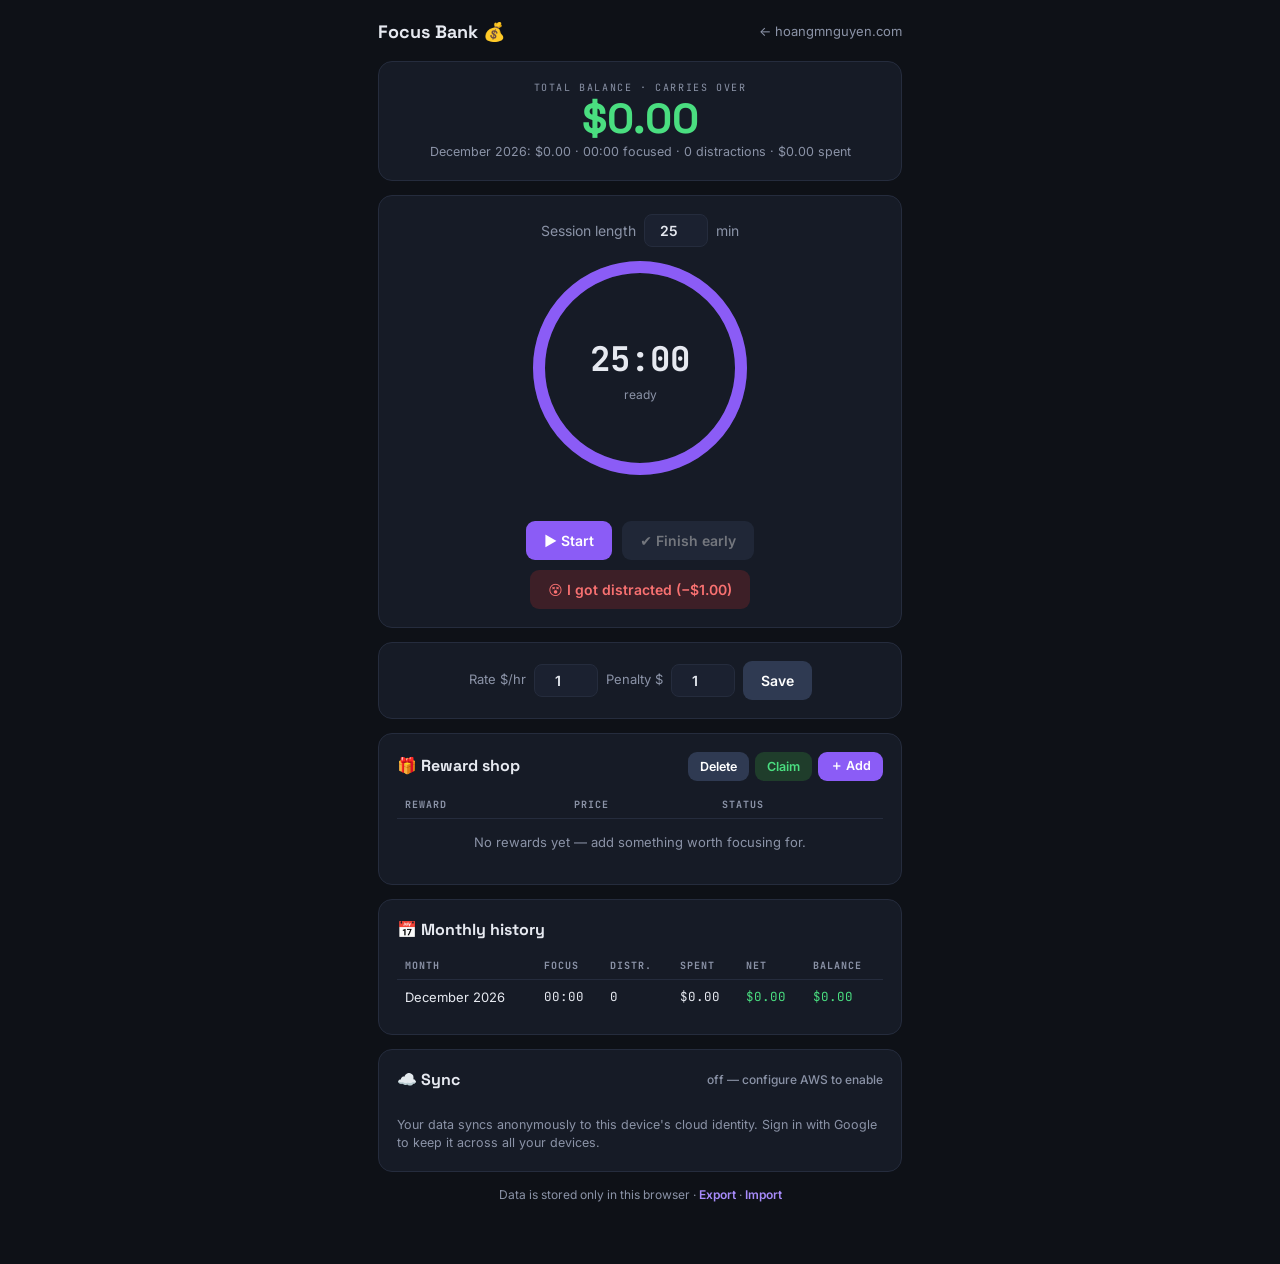
==== site/projects/focus-bank/index.html @ 6fab27e7 "Import site from hoangmnguyen-site-with-sync (OAuth client secret removed)" ====
<!DOCTYPE html>
<html lang="en">
<head>
<meta charset="UTF-8">
<meta name="viewport" content="width=device-width, initial-scale=1.0">
<title>Focus Bank — earn your rewards</title>
<meta name="description" content="A gamified productivity timer: focused hours earn money toward real rewards; distractions cost you. Data stays in your browser.">
<link rel="preconnect" href="https://fonts.googleapis.com">
<link rel="preconnect" href="https://fonts.gstatic.com" crossorigin>
<link href="https://fonts.googleapis.com/css2?family=Space+Grotesk:wght@500;700&family=Inter:wght@400;500;600&family=JetBrains+Mono:wght@500;700&display=swap" rel="stylesheet">
<style>
  :root{
    --bg:#0e1117; --card:#161b26; --card2:#1b2130; --border:#252c3d;
    --text:#e6e9f0; --muted:#8b93a7; --green:#4ade80; --red:#f87171;
    --violet:#8b5cf6; --violet2:#a78bfa; --gold:#fbbf24; --ringbg:#242b3d;
    --display:'Space Grotesk',sans-serif; --body:'Inter',system-ui,sans-serif;
    --mono:'JetBrains Mono',monospace;
  }
  *{margin:0;padding:0;box-sizing:border-box}
  body{background:var(--bg);color:var(--text);font-family:var(--body);line-height:1.5}
  .wrap{max-width:560px;margin:0 auto;padding:18px 18px 60px}
  a{color:var(--violet2);text-decoration:none}

  nav{display:flex;justify-content:space-between;align-items:center;margin-bottom:16px}
  nav .back{font-size:13px;color:var(--muted)}
  nav .back:hover{color:var(--text)}
  nav h1{font-family:var(--display);font-size:18px}

  .card{background:var(--card);border:1px solid var(--border);border-radius:14px;
        padding:18px;margin-bottom:14px}

  /* wallet */
  .wallet{text-align:center}
  .wallet .label{font-family:var(--mono);font-size:10px;letter-spacing:.16em;
                 color:var(--muted);text-transform:uppercase}
  .wallet .amount{font-family:var(--display);font-size:42px;font-weight:700;
                  color:var(--green);line-height:1.15}
  .wallet .amount.neg{color:var(--red)}
  .wallet .stats{font-size:12.5px;color:var(--muted)}

  /* timer */
  .timer{text-align:center}
  .setup{display:flex;justify-content:center;align-items:center;gap:8px;
         font-size:14px;color:var(--muted);margin-bottom:6px}
  input[type=number]{width:64px;text-align:center;background:var(--card2);
        color:var(--text);border:1px solid var(--border);border-radius:8px;
        padding:7px 4px;font:600 14px var(--body)}
  input[type=number]:focus{outline:none;border-color:var(--violet)}
  .ringbox{position:relative;width:230px;height:230px;margin:6px auto}
  .ringbox svg{transform:rotate(-90deg)}
  #ringProg{stroke:var(--violet);stroke-linecap:round}
  .ringbox .center{position:absolute;inset:0;display:flex;flex-direction:column;
                   align-items:center;justify-content:center}
  #timeText{font-family:var(--mono);font-size:34px;font-weight:700}
  #stateText{font-size:12px;color:var(--muted);margin-top:2px}
  #sessionValue{font-size:13px;color:var(--muted);margin-bottom:12px}

  button{border:0;border-radius:9px;padding:11px 18px;font:600 14px var(--body);
         cursor:pointer;color:#fff;transition:filter .12s,transform .05s}
  button:hover{filter:brightness(1.15)}
  button:active{transform:scale(.98)}
  button:disabled{opacity:.4;cursor:default;filter:none}
  .btn-primary{background:var(--violet)}
  .btn-neutral{background:#2f3a52}
  .btn-danger{background:#3d1f27;color:var(--red)}
  .btn-green{background:#1f3d2b;color:var(--green)}
  .btnrow{display:flex;justify-content:center;gap:10px;flex-wrap:wrap}
  .btnrow + .btnrow{margin-top:10px}

  /* settings */
  .settings{display:flex;justify-content:center;align-items:center;gap:8px;
            flex-wrap:wrap;font-size:13px;color:var(--muted)}

  /* shop + history */
  h2{font-family:var(--display);font-size:16px;margin-bottom:10px;
     display:flex;justify-content:space-between;align-items:center}
  h2 .actions{display:flex;gap:6px}
  h2 .actions button{padding:6px 12px;font-size:12.5px}
  table{width:100%;border-collapse:collapse;font-size:13px}
  th{font-family:var(--mono);font-size:10px;letter-spacing:.1em;color:var(--muted);
     text-transform:uppercase;text-align:left;padding:6px 8px;
     border-bottom:1px solid var(--border)}
  td{padding:8px;border-bottom:1px solid var(--card2)}
  tr:last-child td{border-bottom:0}
  tbody tr.sel{background:var(--card2);outline:1px solid var(--violet)}
  #shopBody tr{cursor:pointer}
  .num{font-family:var(--mono);font-size:12.5px}
  .pos{color:var(--green)} .negc{color:var(--red)}
  .aff{color:var(--gold);font-weight:600} .dim{color:var(--muted)}
  .empty{color:var(--muted);font-size:13px;text-align:center;padding:14px 0}

  /* toasts + modal */
  #toasts{position:fixed;bottom:18px;left:50%;transform:translateX(-50%);
          display:flex;flex-direction:column;gap:8px;z-index:50;width:min(420px,92vw)}
  .toast{background:var(--card2);border:1px solid var(--violet);border-radius:11px;
         padding:12px 16px;font-size:14px;box-shadow:0 8px 30px rgba(0,0,0,.5);
         animation:pop .2s ease-out}
  @keyframes pop{from{opacity:0;transform:translateY(8px)}to{opacity:1}}
  dialog{background:var(--card);color:var(--text);border:1px solid var(--border);
         border-radius:14px;padding:22px;max-width:340px;width:90vw}
  dialog::backdrop{background:rgba(0,0,0,.6)}
  dialog h3{font-family:var(--display);margin-bottom:12px;font-size:17px}
  dialog label{display:block;font-size:13px;color:var(--muted);margin:10px 0 4px}
  dialog input{width:100%;background:var(--card2);color:var(--text);
        border:1px solid var(--border);border-radius:8px;padding:9px;font:14px var(--body)}
  dialog .btnrow{justify-content:flex-end;margin-top:16px}

  .foot{font-size:12px;color:var(--muted);text-align:center;margin-top:6px}
  .foot button{background:none;color:var(--violet2);padding:0;font-size:12px}
  @media(prefers-reduced-motion:reduce){.toast{animation:none}}
</style>
</head>
<body>
<div class="wrap">

  <nav>
    <h1>Focus Bank 💰</h1>
    <a class="back" href="/">← hoangmnguyen.com</a>
  </nav>

  <div class="card wallet">
    <div class="label">Total balance · carries over</div>
    <div class="amount" id="balance">$0.00</div>
    <div class="stats" id="monthStats"></div>
  </div>

  <div class="card timer">
    <div class="setup">
      Session length
      <input type="number" id="minutes" min="1" step="1" value="25"> min
    </div>
    <div class="ringbox">
      <svg width="230" height="230" viewBox="0 0 230 230">
        <circle cx="115" cy="115" r="101" fill="none" stroke="var(--ringbg)" stroke-width="12"/>
        <circle id="ringProg" cx="115" cy="115" r="101" fill="none" stroke-width="12"
                stroke-dasharray="634.6" stroke-dashoffset="0"/>
      </svg>
      <div class="center">
        <div id="timeText">25:00</div>
        <div id="stateText">ready</div>
      </div>
    </div>
    <div id="sessionValue">&nbsp;</div>
    <div class="btnrow">
      <button class="btn-primary" id="startBtn">▶ Start</button>
      <button class="btn-neutral" id="finishBtn" disabled>✔ Finish early</button>
    </div>
    <div class="btnrow">
      <button class="btn-danger" id="distractBtn">😵 I got distracted (−$1.00)</button>
    </div>
  </div>

  <div class="card">
    <div class="settings">
      Rate $/hr <input type="number" id="rate" min="0" step="0.25" value="1">
      Penalty $ <input type="number" id="penalty" min="0" step="0.25" value="1">
      <button class="btn-neutral" id="saveSettings">Save</button>
    </div>
  </div>

  <div class="card">
    <h2>🎁 Reward shop
      <span class="actions">
        <button class="btn-neutral" id="delReward">Delete</button>
        <button class="btn-green" id="claimReward">Claim</button>
        <button class="btn-primary" id="addReward">＋ Add</button>
      </span>
    </h2>
    <table>
      <thead><tr><th>Reward</th><th>Price</th><th>Status</th></tr></thead>
      <tbody id="shopBody"></tbody>
    </table>
    <div class="empty" id="shopEmpty">No rewards yet — add something worth focusing for.</div>
  </div>

  <div class="card">
    <h2>📅 Monthly history</h2>
    <table>
      <thead><tr><th>Month</th><th>Focus</th><th>Distr.</th><th>Spent</th>
                 <th>Net</th><th>Balance</th></tr></thead>
      <tbody id="histBody"></tbody>
    </table>
    <div class="empty" id="histEmpty">Bank your first session to start a history.</div>
  </div>

  <div class="card" id="syncCard">
    <h2>☁️ Sync
      <span id="syncStatus" style="font:500 12px var(--body);color:var(--muted)">off — configure AWS to enable</span>
    </h2>
    <div style="display:flex;align-items:center;gap:14px;flex-wrap:wrap">
      <div id="gBtn"></div>
      <span style="font-size:12.5px;color:var(--muted)" id="syncHint">
        Your data syncs anonymously to this device's cloud identity.
        Sign in with Google to keep it across all your devices.
      </span>
    </div>
  </div>

  <div class="foot">
    Data is stored only in this browser ·
    <button id="exportBtn">Export</button> ·
    <button id="importBtn">Import</button>
    <input type="file" id="importFile" accept=".json" hidden>
  </div>

  <div id="toasts"></div>

  <dialog id="rewardDialog">
    <h3>New reward</h3>
    <label for="rName">What's the reward?</label>
    <input id="rName" placeholder="e.g. Bubble tea">
    <label for="rPrice">Price ($)</label>
    <input id="rPrice" type="number" min="0.01" step="0.25" placeholder="5.00">
    <div class="btnrow">
      <button class="btn-neutral" id="rCancel">Cancel</button>
      <button class="btn-primary" id="rSave">Add reward</button>
    </div>
  </dialog>
</div>

<script>
'use strict';
// ------------------------------------------------------------- persistence
const KEY = 'focusbank';
const DEFAULTS = { ratePerHour: 1, distractionPenalty: 1, defaultMinutes: 25 };

function load() {
  let d = {};
  try { d = JSON.parse(localStorage.getItem(KEY)) || {}; } catch (e) { d = {}; }
  d.settings = Object.assign({}, DEFAULTS, d.settings || {});
  d.months = d.months || {};   // "2026-07": {focusSeconds,distractions,sessions,spent}
  d.rewards = d.rewards || []; // {name,price,claimed,notified}
  return d;
}
let data = load();
function save() {
  localStorage.setItem(KEY, JSON.stringify(data));
  if (window.cloudSave) window.cloudSave();
}

const monthKey = (dt = new Date()) =>
  `${dt.getFullYear()}-${String(dt.getMonth() + 1).padStart(2, '0')}`;
const monthLabel = k => new Date(k + '-02').toLocaleDateString([], { month: 'long', year: 'numeric' });
const month = (k = monthKey()) =>
  data.months[k] || (data.months[k] = { focusSeconds: 0, distractions: 0, sessions: 0, spent: 0 });
const S = () => data.settings;
const monthNet = k => {
  const m = month(k);
  return m.focusSeconds / 3600 * S().ratePerHour
       - m.distractions * S().distractionPenalty - m.spent;
};
const balance = () => Object.keys(data.months).reduce((t, k) => t + monthNet(k), 0);

const money = v => `${v < 0 ? '−' : ''}$${Math.abs(v).toFixed(2)}`;
function fmtHMS(sec) {
  sec = Math.max(0, Math.round(sec));
  const h = Math.floor(sec / 3600), m = Math.floor(sec % 3600 / 60), s = sec % 60;
  return h > 0 ? `${h}:${String(m).padStart(2,'0')}:${String(s).padStart(2,'0')}`
               : `${String(m).padStart(2,'0')}:${String(s).padStart(2,'0')}`;
}

// ------------------------------------------------------------------ session
const st = { active: false, running: false, target: 0, elapsedBefore: 0,
             startedAt: 0, distractions: 0 };
const elapsed = () => st.elapsedBefore + (st.running ? (performance.now() - st.startedAt) / 1000 : 0);
const remaining = () => Math.max(0, st.target - elapsed());

const $ = id => document.getElementById(id);
const CIRC = 2 * Math.PI * 101;

function beep(freq = 880, ms = 180) {
  try {
    const ctx = new (window.AudioContext || window.webkitAudioContext)();
    const o = ctx.createOscillator(), g = ctx.createGain();
    o.connect(g); g.connect(ctx.destination);
    o.frequency.value = freq; g.gain.value = 0.06;
    o.start(); o.stop(ctx.currentTime + ms / 1000);
  } catch (e) {}
}
function toast(msg, ms = 5000) {
  const t = document.createElement('div');
  t.className = 'toast'; t.textContent = msg;
  $('toasts').appendChild(t);
  setTimeout(() => t.remove(), ms);
}

function startPause() {
  if (!st.active) {
    const mins = parseFloat($('minutes').value);
    if (!(mins > 0)) { toast('Session length must be a positive number of minutes.'); return; }
    S().defaultMinutes = mins; save();
    Object.assign(st, { active: true, running: true, target: mins * 60,
                        elapsedBefore: 0, startedAt: performance.now(), distractions: 0 });
    $('minutes').disabled = true;
    $('startBtn').textContent = '⏸ Pause';
    $('finishBtn').disabled = false;
  } else if (st.running) {
    st.elapsedBefore = elapsed(); st.running = false;
    $('startBtn').textContent = '▶ Resume';
  } else {
    st.running = true; st.startedAt = performance.now();
    $('startBtn').textContent = '⏸ Pause';
  }
}

function finishSession(early) {
  const secs = Math.min(elapsed(), st.target);
  st.running = false; st.active = false;
  const m = month();
  m.focusSeconds += Math.round(secs); m.sessions += 1; save();
  const earned = secs / 3600 * S().ratePerHour;
  const lost = st.distractions * S().distractionPenalty;
  beep(early ? 660 : 880);
  toast(`${early ? 'Banked early' : "⏰ Time's up"} — focused ${fmtHMS(secs)}. ` +
        `Earned ${money(earned)}, distractions ${money(-lost)}. Net ${money(earned - lost)}.`, 7000);
  st.elapsedBefore = 0; st.distractions = 0;
  $('minutes').disabled = false;
  $('startBtn').textContent = '▶ Start';
  $('finishBtn').disabled = true;
  document.title = 'Focus Bank — earn your rewards';
  render();
}

// ------------------------------------------------------------------- shop
let selectedReward = -1;

function claimReward() {
  const r = data.rewards[selectedReward];
  if (!r) { toast('Select a reward in the list first.'); return; }
  if (r.claimed) { toast(`Already claimed on ${r.claimed}. Want it again? Add it as a new reward.`); return; }
  const bal = balance();
  if (bal < r.price) {
    toast(`"${r.name}" costs $${r.price.toFixed(2)} — you need ${money(r.price - bal)} more. Keep focusing!`);
    return;
  }
  if (!confirm(`Spend $${r.price.toFixed(2)} on "${r.name}"? It will be deducted from your balance — go treat yourself!`)) return;
  month().spent = +(month().spent + r.price).toFixed(2);
  r.claimed = new Date().toISOString().slice(0, 10);
  save(); render();
}

function checkAffordable() {
  const bal = balance();
  data.rewards.forEach(r => {
    if (r.claimed) return;
    if (bal >= r.price && !r.notified) {
      r.notified = true; save(); beep(1040);
      toast(`🎉 Reward unlocked! You can now afford "${r.name}" ($${r.price.toFixed(2)}). Claim it whenever you're ready.`, 8000);
    } else if (bal < r.price && r.notified) {
      r.notified = false; save();
    }
  });
}

// ------------------------------------------------------------------- render
function render() {
  const bal = balance(), k = monthKey(), m = month(k);
  $('balance').textContent = money(bal);
  $('balance').classList.toggle('neg', bal < 0);
  $('monthStats').textContent =
    `${monthLabel(k)}: ${money(monthNet(k))} · ${fmtHMS(m.focusSeconds)} focused · ` +
    `${m.distractions} distractions · $${m.spent.toFixed(2)} spent`;

  // shop
  const sb = $('shopBody'); sb.innerHTML = '';
  data.rewards.forEach((r, i) => {
    const tr = document.createElement('tr');
    if (i === selectedReward) tr.className = 'sel';
    let status, cls = '';
    if (r.claimed) { status = `✅ claimed ${r.claimed}`; cls = 'dim'; }
    else if (bal >= r.price) { status = '🎉 affordable!'; cls = 'aff'; }
    else status = `${money(r.price - bal)} to go`;
    tr.innerHTML = `<td>${escapeHtml(r.name)}</td>` +
                   `<td class="num">$${r.price.toFixed(2)}</td>` +
                   `<td class="${cls}">${status}</td>`;
    tr.onclick = () => { selectedReward = (selectedReward === i ? -1 : i); render(); };
    sb.appendChild(tr);
  });
  $('shopEmpty').style.display = data.rewards.length ? 'none' : '';

  // history with running balance (oldest → newest, shown newest first)
  const hb = $('histBody'); hb.innerHTML = '';
  const keys = Object.keys(data.months).sort();
  let running = 0;
  const rows = keys.map(kk => {
    const net = monthNet(kk); running += net;
    return { kk, mo: data.months[kk], net, running };
  });
  rows.reverse().forEach(({ kk, mo, net, running }) => {
    const tr = document.createElement('tr');
    tr.innerHTML =
      `<td>${monthLabel(kk)}</td><td class="num">${fmtHMS(mo.focusSeconds)}</td>` +
      `<td class="num">${mo.distractions}</td><td class="num">$${mo.spent.toFixed(2)}</td>` +
      `<td class="num ${net < 0 ? 'negc' : 'pos'}">${money(net)}</td>` +
      `<td class="num ${running < 0 ? 'negc' : 'pos'}">${money(running)}</td>`;
    hb.appendChild(tr);
  });
  $('histEmpty').style.display = keys.length ? 'none' : '';

  checkAffordable();
}

function escapeHtml(s) {
  return s.replace(/[&<>"']/g, c =>
    ({ '&':'&amp;','<':'&lt;','>':'&gt;','"':'&quot;',"'":'&#39;' }[c]));
}

// ------------------------------------------------------------------- loop
function tick() {
  if (st.active) {
    const rem = remaining(), frac = st.target ? rem / st.target : 0;
    $('timeText').textContent = fmtHMS(rem);
    $('stateText').textContent = st.running ? 'focusing…' : 'paused';
    document.title = `${fmtHMS(rem)} · Focus Bank`;
    const ring = $('ringProg');
    ring.style.strokeDashoffset = CIRC * (1 - frac);
    ring.style.stroke = frac > 0.25 ? 'var(--violet)' : frac > 0.1 ? 'var(--gold)' : 'var(--red)';
    const val = Math.min(elapsed(), st.target) / 3600 * S().ratePerHour
              - st.distractions * S().distractionPenalty;
    $('sessionValue').textContent = `Session value: ${money(val)}`;
    if (st.running && rem <= 0) finishSession(false);
  } else {
    const mins = parseFloat($('minutes').value) || S().defaultMinutes;
    $('timeText').textContent = fmtHMS(mins * 60);
    $('stateText').textContent = 'ready';
    $('ringProg').style.strokeDashoffset = 0;
    $('ringProg').style.stroke = 'var(--violet)';
    $('sessionValue').innerHTML = '&nbsp;';
  }
  requestAnimationFrame(tick);
}

// -------------------------------------------------------------- wire up UI
$('startBtn').onclick = startPause;
$('finishBtn').onclick = () => finishSession(true);
$('distractBtn').onclick = () => {
  month().distractions += 1;
  if (st.active) st.distractions += 1;
  save(); beep(300, 120); render();
};
$('saveSettings').onclick = () => {
  const rate = parseFloat($('rate').value), pen = parseFloat($('penalty').value);
  if (!(rate >= 0) || !(pen >= 0)) { toast('Rate and penalty must be non-negative numbers.'); return; }
  S().ratePerHour = rate; S().distractionPenalty = pen; save();
  $('distractBtn').textContent = `😵 I got distracted (−$${pen.toFixed(2)})`;
  toast('Settings saved.'); render();
};
$('addReward').onclick = () => { $('rName').value = ''; $('rPrice').value = ''; $('rewardDialog').showModal(); };
$('rCancel').onclick = () => $('rewardDialog').close();
$('rSave').onclick = () => {
  const name = $('rName').value.trim(), price = parseFloat($('rPrice').value);
  if (!name || !(price > 0)) { toast('Give the reward a name and a positive price.'); return; }
  data.rewards.push({ name, price: +price.toFixed(2), claimed: null, notified: false });
  save(); $('rewardDialog').close(); render();
};
$('claimReward').onclick = claimReward;
$('delReward').onclick = () => {
  const r = data.rewards[selectedReward];
  if (!r) { toast('Select a reward in the list first.'); return; }
  if (confirm(`Remove "${r.name}" from the shop?`)) {
    data.rewards.splice(selectedReward, 1); selectedReward = -1; save(); render();
  }
};
$('exportBtn').onclick = () => {
  const blob = new Blob([JSON.stringify(data, null, 2)], { type: 'application/json' });
  const a = document.createElement('a');
  a.href = URL.createObjectURL(blob);
  a.download = 'focus_bank_data.json'; a.click(); URL.revokeObjectURL(a.href);
};
$('importBtn').onclick = () => $('importFile').click();
$('importFile').onchange = e => {
  const f = e.target.files[0]; if (!f) return;
  f.text().then(txt => {
    try {
      const d = JSON.parse(txt);
      if (!d.months || !d.settings) throw 0;
      data = d; data.rewards = data.rewards || []; save(); render();
      toast('Data imported.');
    } catch { toast("That file doesn't look like a Focus Bank export."); }
  });
  e.target.value = '';
};
window.addEventListener('beforeunload', e => {
  if (st.active && elapsed() > 5) { e.preventDefault(); e.returnValue = ''; }
});

// init
$('minutes').value = S().defaultMinutes;
$('rate').value = S().ratePerHour;
$('penalty').value = S().distractionPenalty;
$('distractBtn').textContent = `😵 I got distracted (−$${S().distractionPenalty.toFixed(2)})`;
render(); tick();

// bridge for the cloud sync module
window.FB = {
  get data() { return data; },
  set data(d) { data = d; localStorage.setItem(KEY, JSON.stringify(data)); },
  render, toast
};
</script>

<script type="module">
/* ============================ CLOUD SYNC =============================
   Anonymous-first sync via Cognito Identity Pools + DynamoDB.
   Fill in CFG from the CloudFormation stack outputs and your Google
   OAuth client ID. Leave the placeholders and the app still works —
   sync simply stays off.                                              */
const CFG = {
  region:         'us-east-2',            // e.g. 'us-east-1'
  identityPoolId: 'us-east-2:05bc6bce-0739-49b9-8bfa-c35e3febdd6d',  // e.g. 'us-east-1:1234abcd-...'
  googleClientId: '998004519126-rsgaml9bajuaquabvujf76dh5oegej9s.apps.googleusercontent.com',  // ends in .apps.googleusercontent.com
  table:          'FocusBankData',
};

const statusEl = document.getElementById('syncStatus');
const setStatus = (t, ok) => {
  statusEl.textContent = t;
  statusEl.style.color = ok ? 'var(--green)' : 'var(--muted)';
};
if (CFG.identityPoolId.startsWith('PASTE')) {
  setStatus('off — configure AWS to enable');
} else {
  initSync();
}

async function initSync() {
  const [{ CognitoIdentityClient, GetIdCommand, GetCredentialsForIdentityCommand },
         { DynamoDBClient, GetItemCommand, PutItemCommand }] = await Promise.all([
    import('https://esm.sh/@aws-sdk/client-cognito-identity@3'),
    import('https://esm.sh/@aws-sdk/client-dynamodb@3'),
  ]);

  const ci = new CognitoIdentityClient({ region: CFG.region });
  let googleToken = null;
  let creds = null, credsExpire = 0;
  const linked = () => localStorage.getItem('fb_linked') === '1';

  async function ensureCreds() {
    if (creds && Date.now() < credsExpire - 60000) return;
    const logins = googleToken ? { 'accounts.google.com': googleToken } : undefined;
    if (linked() && !logins) {           // upgraded identity needs its Google token
      setStatus('sign in with Google to sync');
      throw new Error('needs-google');
    }
    let identityId = localStorage.getItem('fb_idid');
    if (!identityId) {
      const r = await ci.send(new GetIdCommand({ IdentityPoolId: CFG.identityPoolId, Logins: logins }));
      identityId = r.IdentityId;
      localStorage.setItem('fb_idid', identityId);
    }
    let out;
    try {
      out = await ci.send(new GetCredentialsForIdentityCommand({ IdentityId: identityId, Logins: logins }));
    } catch (e) {
      if (logins) {                      // Google account already tied to another identity
        localStorage.removeItem('fb_idid');
        const r = await ci.send(new GetIdCommand({ IdentityPoolId: CFG.identityPoolId, Logins: logins }));
        localStorage.setItem('fb_idid', r.IdentityId);
        out = await ci.send(new GetCredentialsForIdentityCommand({ IdentityId: r.IdentityId, Logins: logins }));
      } else throw e;
    }
    const c = out.Credentials;
    creds = { accessKeyId: c.AccessKeyId, secretAccessKey: c.SecretKey, sessionToken: c.SessionToken };
    credsExpire = new Date(c.Expiration).getTime();
  }

  const userId = () => localStorage.getItem('fb_idid');
  const ddb = () => new DynamoDBClient({ region: CFG.region, credentials: creds });

  async function pull() {
    await ensureCreds();
    const r = await ddb().send(new GetItemCommand({
      TableName: CFG.table, Key: { userId: { S: userId() } } }));
    if (!r.Item) return null;
    return { data: JSON.parse(r.Item.data.S), updatedAt: Number(r.Item.updatedAt.N) };
  }

  async function push() {
    await ensureCreds();
    await ddb().send(new PutItemCommand({
      TableName: CFG.table,
      Item: { userId: { S: userId() },
              data: { S: JSON.stringify(window.FB.data) },
              updatedAt: { N: String(Date.now()) } } }));
  }

  // union merge: per-month field-wise max; rewards deduped by name+price
  function merge(a, b) {
    const out = JSON.parse(JSON.stringify(a));
    for (const k of Object.keys(b.months || {})) {
      const x = out.months[k], y = b.months[k];
      out.months[k] = !x ? y : {
        focusSeconds: Math.max(x.focusSeconds, y.focusSeconds),
        distractions: Math.max(x.distractions, y.distractions),
        sessions: Math.max(x.sessions, y.sessions),
        spent: Math.max(x.spent, y.spent),
      };
    }
    for (const r of (b.rewards || [])) {
      const dup = out.rewards.find(o => o.name === r.name && o.price === r.price);
      if (!dup) out.rewards.push(r);
      else if (r.claimed && !dup.claimed) dup.claimed = r.claimed;
    }
    return out;
  }

  const hasActivity = d => Object.keys(d.months || {}).length || (d.rewards || []).length;

  async function firstSync() {
    const cloud = await pull();
    const local = window.FB.data;
    if (!cloud) { if (hasActivity(local)) await push(); return; }
    if (JSON.stringify(cloud.data) === JSON.stringify(local)) return;
    if (!hasActivity(local)) { window.FB.data = cloud.data; window.FB.render(); return; }
    // both sides have history — merge (never silently discard focus time)
    window.FB.data = merge(local, cloud.data);
    window.FB.render();
    await push();
    window.FB.toast('Synced — cloud and local data merged.');
  }

  // debounced save hook, called by the app's save()
  let timer = null;
  window.cloudSave = () => {
    clearTimeout(timer);
    timer = setTimeout(() => push().then(
      () => setStatus(googleToken ? 'synced · Google connected' : 'synced · anonymous', true),
      () => setStatus('offline — will retry on next change')), 1500);
  };
  document.addEventListener('visibilitychange', () => {
    if (document.visibilityState === 'hidden' && timer) { clearTimeout(timer); push().catch(()=>{}); }
  });

  // ---- Google upgrade via Google Identity Services ----
  const gis = document.createElement('script');
  gis.src = 'https://accounts.google.com/gsi/client';
  gis.onload = () => {
    google.accounts.id.initialize({
      client_id: CFG.googleClientId,
      auto_select: linked(),
      callback: async resp => {
        googleToken = resp.credential;
        localStorage.setItem('fb_linked', '1');
        creds = null;                    // force re-auth with the Google login
        try {
          await ensureCreds();           // links guest identity → authenticated
          await firstSync();
          setStatus('synced · Google connected', true);
          document.getElementById('syncHint').textContent =
            'Signed in — your data follows you to any device where you sign in.';
        } catch (e) { setStatus('sync error — check console'); console.error(e); }
      },
    });
    google.accounts.id.renderButton(document.getElementById('gBtn'),
      { theme: 'filled_black', size: 'medium', shape: 'pill' });
    if (linked()) google.accounts.id.prompt();  // silent one-tap on return visits
  };
  document.head.appendChild(gis);

  // ---- anonymous sync starts immediately, no interaction needed ----
  if (!linked()) {
    try {
      await ensureCreds();
      await firstSync();
      setStatus('synced · anonymous', true);
    } catch (e) { setStatus('offline — local only'); console.error(e); }
  }
}
</script>
</body>
</html>
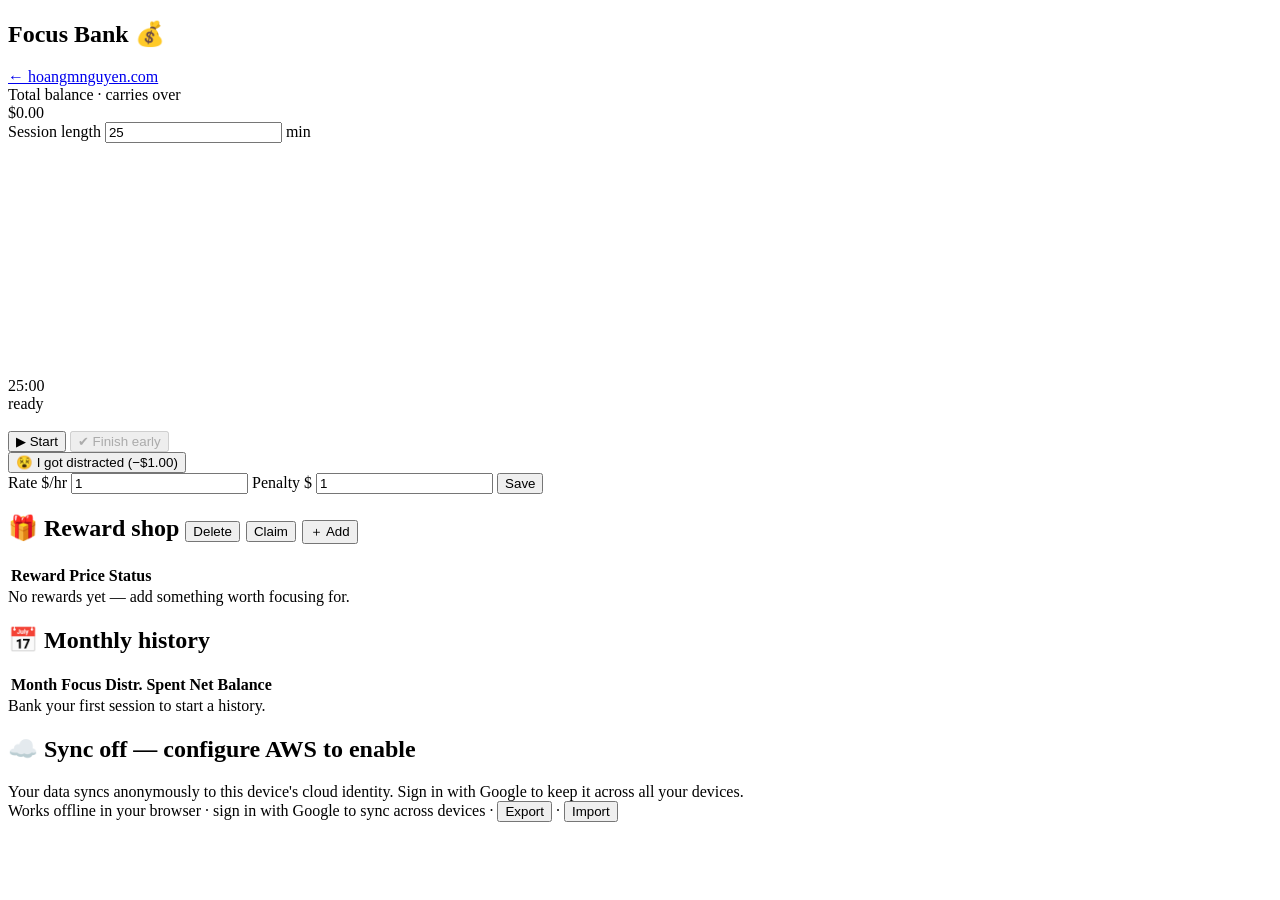
==== commit 7e3d19fa: "Focus Bank: external CSS/JS for strict CSP, pinned AWS SDK 3.1164.0, sync-accurate copy; allow inlin" ====
--- a/site/projects/focus-bank/index.html
+++ b/site/projects/focus-bank/index.html
@@ -4,111 +4,10 @@
 <meta charset="UTF-8">
 <meta name="viewport" content="width=device-width, initial-scale=1.0">
 <title>Focus Bank — earn your rewards</title>
-<meta name="description" content="A gamified productivity timer: focused hours earn money toward real rewards; distractions cost you. Data stays in your browser.">
-<link rel="preconnect" href="https://fonts.googleapis.com">
-<link rel="preconnect" href="https://fonts.gstatic.com" crossorigin>
-<link href="https://fonts.googleapis.com/css2?family=Space+Grotesk:wght@500;700&family=Inter:wght@400;500;600&family=JetBrains+Mono:wght@500;700&display=swap" rel="stylesheet">
-<style>
-  :root{
-    --bg:#0e1117; --card:#161b26; --card2:#1b2130; --border:#252c3d;
-    --text:#e6e9f0; --muted:#8b93a7; --green:#4ade80; --red:#f87171;
-    --violet:#8b5cf6; --violet2:#a78bfa; --gold:#fbbf24; --ringbg:#242b3d;
-    --display:'Space Grotesk',sans-serif; --body:'Inter',system-ui,sans-serif;
-    --mono:'JetBrains Mono',monospace;
-  }
-  *{margin:0;padding:0;box-sizing:border-box}
-  body{background:var(--bg);color:var(--text);font-family:var(--body);line-height:1.5}
-  .wrap{max-width:560px;margin:0 auto;padding:18px 18px 60px}
-  a{color:var(--violet2);text-decoration:none}
-
-  nav{display:flex;justify-content:space-between;align-items:center;margin-bottom:16px}
-  nav .back{font-size:13px;color:var(--muted)}
-  nav .back:hover{color:var(--text)}
-  nav h1{font-family:var(--display);font-size:18px}
-
-  .card{background:var(--card);border:1px solid var(--border);border-radius:14px;
-        padding:18px;margin-bottom:14px}
-
-  /* wallet */
-  .wallet{text-align:center}
-  .wallet .label{font-family:var(--mono);font-size:10px;letter-spacing:.16em;
-                 color:var(--muted);text-transform:uppercase}
-  .wallet .amount{font-family:var(--display);font-size:42px;font-weight:700;
-                  color:var(--green);line-height:1.15}
-  .wallet .amount.neg{color:var(--red)}
-  .wallet .stats{font-size:12.5px;color:var(--muted)}
-
-  /* timer */
-  .timer{text-align:center}
-  .setup{display:flex;justify-content:center;align-items:center;gap:8px;
-         font-size:14px;color:var(--muted);margin-bottom:6px}
-  input[type=number]{width:64px;text-align:center;background:var(--card2);
-        color:var(--text);border:1px solid var(--border);border-radius:8px;
-        padding:7px 4px;font:600 14px var(--body)}
-  input[type=number]:focus{outline:none;border-color:var(--violet)}
-  .ringbox{position:relative;width:230px;height:230px;margin:6px auto}
-  .ringbox svg{transform:rotate(-90deg)}
-  #ringProg{stroke:var(--violet);stroke-linecap:round}
-  .ringbox .center{position:absolute;inset:0;display:flex;flex-direction:column;
-                   align-items:center;justify-content:center}
-  #timeText{font-family:var(--mono);font-size:34px;font-weight:700}
-  #stateText{font-size:12px;color:var(--muted);margin-top:2px}
-  #sessionValue{font-size:13px;color:var(--muted);margin-bottom:12px}
-
-  button{border:0;border-radius:9px;padding:11px 18px;font:600 14px var(--body);
-         cursor:pointer;color:#fff;transition:filter .12s,transform .05s}
-  button:hover{filter:brightness(1.15)}
-  button:active{transform:scale(.98)}
-  button:disabled{opacity:.4;cursor:default;filter:none}
-  .btn-primary{background:var(--violet)}
-  .btn-neutral{background:#2f3a52}
-  .btn-danger{background:#3d1f27;color:var(--red)}
-  .btn-green{background:#1f3d2b;color:var(--green)}
-  .btnrow{display:flex;justify-content:center;gap:10px;flex-wrap:wrap}
-  .btnrow + .btnrow{margin-top:10px}
-
-  /* settings */
-  .settings{display:flex;justify-content:center;align-items:center;gap:8px;
-            flex-wrap:wrap;font-size:13px;color:var(--muted)}
-
-  /* shop + history */
-  h2{font-family:var(--display);font-size:16px;margin-bottom:10px;
-     display:flex;justify-content:space-between;align-items:center}
-  h2 .actions{display:flex;gap:6px}
-  h2 .actions button{padding:6px 12px;font-size:12.5px}
-  table{width:100%;border-collapse:collapse;font-size:13px}
-  th{font-family:var(--mono);font-size:10px;letter-spacing:.1em;color:var(--muted);
-     text-transform:uppercase;text-align:left;padding:6px 8px;
-     border-bottom:1px solid var(--border)}
-  td{padding:8px;border-bottom:1px solid var(--card2)}
-  tr:last-child td{border-bottom:0}
-  tbody tr.sel{background:var(--card2);outline:1px solid var(--violet)}
-  #shopBody tr{cursor:pointer}
-  .num{font-family:var(--mono);font-size:12.5px}
-  .pos{color:var(--green)} .negc{color:var(--red)}
-  .aff{color:var(--gold);font-weight:600} .dim{color:var(--muted)}
-  .empty{color:var(--muted);font-size:13px;text-align:center;padding:14px 0}
-
-  /* toasts + modal */
-  #toasts{position:fixed;bottom:18px;left:50%;transform:translateX(-50%);
-          display:flex;flex-direction:column;gap:8px;z-index:50;width:min(420px,92vw)}
-  .toast{background:var(--card2);border:1px solid var(--violet);border-radius:11px;
-         padding:12px 16px;font-size:14px;box-shadow:0 8px 30px rgba(0,0,0,.5);
-         animation:pop .2s ease-out}
-  @keyframes pop{from{opacity:0;transform:translateY(8px)}to{opacity:1}}
-  dialog{background:var(--card);color:var(--text);border:1px solid var(--border);
-         border-radius:14px;padding:22px;max-width:340px;width:90vw}
-  dialog::backdrop{background:rgba(0,0,0,.6)}
-  dialog h3{font-family:var(--display);margin-bottom:12px;font-size:17px}
-  dialog label{display:block;font-size:13px;color:var(--muted);margin:10px 0 4px}
-  dialog input{width:100%;background:var(--card2);color:var(--text);
-        border:1px solid var(--border);border-radius:8px;padding:9px;font:14px var(--body)}
-  dialog .btnrow{justify-content:flex-end;margin-top:16px}
-
-  .foot{font-size:12px;color:var(--muted);text-align:center;margin-top:6px}
-  .foot button{background:none;color:var(--violet2);padding:0;font-size:12px}
-  @media(prefers-reduced-motion:reduce){.toast{animation:none}}
-</style>
+<meta name="description" content="A gamified productivity timer: focused hours earn money toward real rewards; distractions cost you. Works offline in your browser, with optional Google sign-in to sync across devices.">
+<link rel="icon" href="/favicon.svg" type="image/svg+xml">
+<link rel="stylesheet" href="/assets/css/fonts.css">
+<link rel="stylesheet" href="/projects/focus-bank/focus-bank.css">
 </head>
 <body>
 <div class="wrap">
@@ -185,11 +84,11 @@
 
   <div class="card" id="syncCard">
     <h2>☁️ Sync
-      <span id="syncStatus" style="font:500 12px var(--body);color:var(--muted)">off — configure AWS to enable</span>
+      <span id="syncStatus" class="sync-status">off — configure AWS to enable</span>
     </h2>
-    <div style="display:flex;align-items:center;gap:14px;flex-wrap:wrap">
+    <div class="sync-row">
       <div id="gBtn"></div>
-      <span style="font-size:12.5px;color:var(--muted)" id="syncHint">
+      <span class="sync-hint" id="syncHint">
         Your data syncs anonymously to this device's cloud identity.
         Sign in with Google to keep it across all your devices.
       </span>
@@ -197,7 +96,7 @@
   </div>
 
   <div class="foot">
-    Data is stored only in this browser ·
+    Works offline in your browser · sign in with Google to sync across devices ·
     <button id="exportBtn">Export</button> ·
     <button id="importBtn">Import</button>
     <input type="file" id="importFile" accept=".json" hidden>
@@ -218,454 +117,7 @@
   </dialog>
 </div>
 
-<script>
-'use strict';
-// ------------------------------------------------------------- persistence
-const KEY = 'focusbank';
-const DEFAULTS = { ratePerHour: 1, distractionPenalty: 1, defaultMinutes: 25 };
-
-function load() {
-  let d = {};
-  try { d = JSON.parse(localStorage.getItem(KEY)) || {}; } catch (e) { d = {}; }
-  d.settings = Object.assign({}, DEFAULTS, d.settings || {});
-  d.months = d.months || {};   // "2026-07": {focusSeconds,distractions,sessions,spent}
-  d.rewards = d.rewards || []; // {name,price,claimed,notified}
-  return d;
-}
-let data = load();
-function save() {
-  localStorage.setItem(KEY, JSON.stringify(data));
-  if (window.cloudSave) window.cloudSave();
-}
-
-const monthKey = (dt = new Date()) =>
-  `${dt.getFullYear()}-${String(dt.getMonth() + 1).padStart(2, '0')}`;
-const monthLabel = k => new Date(k + '-02').toLocaleDateString([], { month: 'long', year: 'numeric' });
-const month = (k = monthKey()) =>
-  data.months[k] || (data.months[k] = { focusSeconds: 0, distractions: 0, sessions: 0, spent: 0 });
-const S = () => data.settings;
-const monthNet = k => {
-  const m = month(k);
-  return m.focusSeconds / 3600 * S().ratePerHour
-       - m.distractions * S().distractionPenalty - m.spent;
-};
-const balance = () => Object.keys(data.months).reduce((t, k) => t + monthNet(k), 0);
-
-const money = v => `${v < 0 ? '−' : ''}$${Math.abs(v).toFixed(2)}`;
-function fmtHMS(sec) {
-  sec = Math.max(0, Math.round(sec));
-  const h = Math.floor(sec / 3600), m = Math.floor(sec % 3600 / 60), s = sec % 60;
-  return h > 0 ? `${h}:${String(m).padStart(2,'0')}:${String(s).padStart(2,'0')}`
-               : `${String(m).padStart(2,'0')}:${String(s).padStart(2,'0')}`;
-}
-
-// ------------------------------------------------------------------ session
-const st = { active: false, running: false, target: 0, elapsedBefore: 0,
-             startedAt: 0, distractions: 0 };
-const elapsed = () => st.elapsedBefore + (st.running ? (performance.now() - st.startedAt) / 1000 : 0);
-const remaining = () => Math.max(0, st.target - elapsed());
-
-const $ = id => document.getElementById(id);
-const CIRC = 2 * Math.PI * 101;
-
-function beep(freq = 880, ms = 180) {
-  try {
-    const ctx = new (window.AudioContext || window.webkitAudioContext)();
-    const o = ctx.createOscillator(), g = ctx.createGain();
-    o.connect(g); g.connect(ctx.destination);
-    o.frequency.value = freq; g.gain.value = 0.06;
-    o.start(); o.stop(ctx.currentTime + ms / 1000);
-  } catch (e) {}
-}
-function toast(msg, ms = 5000) {
-  const t = document.createElement('div');
-  t.className = 'toast'; t.textContent = msg;
-  $('toasts').appendChild(t);
-  setTimeout(() => t.remove(), ms);
-}
-
-function startPause() {
-  if (!st.active) {
-    const mins = parseFloat($('minutes').value);
-    if (!(mins > 0)) { toast('Session length must be a positive number of minutes.'); return; }
-    S().defaultMinutes = mins; save();
-    Object.assign(st, { active: true, running: true, target: mins * 60,
-                        elapsedBefore: 0, startedAt: performance.now(), distractions: 0 });
-    $('minutes').disabled = true;
-    $('startBtn').textContent = '⏸ Pause';
-    $('finishBtn').disabled = false;
-  } else if (st.running) {
-    st.elapsedBefore = elapsed(); st.running = false;
-    $('startBtn').textContent = '▶ Resume';
-  } else {
-    st.running = true; st.startedAt = performance.now();
-    $('startBtn').textContent = '⏸ Pause';
-  }
-}
-
-function finishSession(early) {
-  const secs = Math.min(elapsed(), st.target);
-  st.running = false; st.active = false;
-  const m = month();
-  m.focusSeconds += Math.round(secs); m.sessions += 1; save();
-  const earned = secs / 3600 * S().ratePerHour;
-  const lost = st.distractions * S().distractionPenalty;
-  beep(early ? 660 : 880);
-  toast(`${early ? 'Banked early' : "⏰ Time's up"} — focused ${fmtHMS(secs)}. ` +
-        `Earned ${money(earned)}, distractions ${money(-lost)}. Net ${money(earned - lost)}.`, 7000);
-  st.elapsedBefore = 0; st.distractions = 0;
-  $('minutes').disabled = false;
-  $('startBtn').textContent = '▶ Start';
-  $('finishBtn').disabled = true;
-  document.title = 'Focus Bank — earn your rewards';
-  render();
-}
-
-// ------------------------------------------------------------------- shop
-let selectedReward = -1;
-
-function claimReward() {
-  const r = data.rewards[selectedReward];
-  if (!r) { toast('Select a reward in the list first.'); return; }
-  if (r.claimed) { toast(`Already claimed on ${r.claimed}. Want it again? Add it as a new reward.`); return; }
-  const bal = balance();
-  if (bal < r.price) {
-    toast(`"${r.name}" costs $${r.price.toFixed(2)} — you need ${money(r.price - bal)} more. Keep focusing!`);
-    return;
-  }
-  if (!confirm(`Spend $${r.price.toFixed(2)} on "${r.name}"? It will be deducted from your balance — go treat yourself!`)) return;
-  month().spent = +(month().spent + r.price).toFixed(2);
-  r.claimed = new Date().toISOString().slice(0, 10);
-  save(); render();
-}
-
-function checkAffordable() {
-  const bal = balance();
-  data.rewards.forEach(r => {
-    if (r.claimed) return;
-    if (bal >= r.price && !r.notified) {
-      r.notified = true; save(); beep(1040);
-      toast(`🎉 Reward unlocked! You can now afford "${r.name}" ($${r.price.toFixed(2)}). Claim it whenever you're ready.`, 8000);
-    } else if (bal < r.price && r.notified) {
-      r.notified = false; save();
-    }
-  });
-}
-
-// ------------------------------------------------------------------- render
-function render() {
-  const bal = balance(), k = monthKey(), m = month(k);
-  $('balance').textContent = money(bal);
-  $('balance').classList.toggle('neg', bal < 0);
-  $('monthStats').textContent =
-    `${monthLabel(k)}: ${money(monthNet(k))} · ${fmtHMS(m.focusSeconds)} focused · ` +
-    `${m.distractions} distractions · $${m.spent.toFixed(2)} spent`;
-
-  // shop
-  const sb = $('shopBody'); sb.innerHTML = '';
-  data.rewards.forEach((r, i) => {
-    const tr = document.createElement('tr');
-    if (i === selectedReward) tr.className = 'sel';
-    let status, cls = '';
-    if (r.claimed) { status = `✅ claimed ${r.claimed}`; cls = 'dim'; }
-    else if (bal >= r.price) { status = '🎉 affordable!'; cls = 'aff'; }
-    else status = `${money(r.price - bal)} to go`;
-    tr.innerHTML = `<td>${escapeHtml(r.name)}</td>` +
-                   `<td class="num">$${r.price.toFixed(2)}</td>` +
-                   `<td class="${cls}">${status}</td>`;
-    tr.onclick = () => { selectedReward = (selectedReward === i ? -1 : i); render(); };
-    sb.appendChild(tr);
-  });
-  $('shopEmpty').style.display = data.rewards.length ? 'none' : '';
-
-  // history with running balance (oldest → newest, shown newest first)
-  const hb = $('histBody'); hb.innerHTML = '';
-  const keys = Object.keys(data.months).sort();
-  let running = 0;
-  const rows = keys.map(kk => {
-    const net = monthNet(kk); running += net;
-    return { kk, mo: data.months[kk], net, running };
-  });
-  rows.reverse().forEach(({ kk, mo, net, running }) => {
-    const tr = document.createElement('tr');
-    tr.innerHTML =
-      `<td>${monthLabel(kk)}</td><td class="num">${fmtHMS(mo.focusSeconds)}</td>` +
-      `<td class="num">${mo.distractions}</td><td class="num">$${mo.spent.toFixed(2)}</td>` +
-      `<td class="num ${net < 0 ? 'negc' : 'pos'}">${money(net)}</td>` +
-      `<td class="num ${running < 0 ? 'negc' : 'pos'}">${money(running)}</td>`;
-    hb.appendChild(tr);
-  });
-  $('histEmpty').style.display = keys.length ? 'none' : '';
-
-  checkAffordable();
-}
-
-function escapeHtml(s) {
-  return s.replace(/[&<>"']/g, c =>
-    ({ '&':'&amp;','<':'&lt;','>':'&gt;','"':'&quot;',"'":'&#39;' }[c]));
-}
-
-// ------------------------------------------------------------------- loop
-function tick() {
-  if (st.active) {
-    const rem = remaining(), frac = st.target ? rem / st.target : 0;
-    $('timeText').textContent = fmtHMS(rem);
-    $('stateText').textContent = st.running ? 'focusing…' : 'paused';
-    document.title = `${fmtHMS(rem)} · Focus Bank`;
-    const ring = $('ringProg');
-    ring.style.strokeDashoffset = CIRC * (1 - frac);
-    ring.style.stroke = frac > 0.25 ? 'var(--violet)' : frac > 0.1 ? 'var(--gold)' : 'var(--red)';
-    const val = Math.min(elapsed(), st.target) / 3600 * S().ratePerHour
-              - st.distractions * S().distractionPenalty;
-    $('sessionValue').textContent = `Session value: ${money(val)}`;
-    if (st.running && rem <= 0) finishSession(false);
-  } else {
-    const mins = parseFloat($('minutes').value) || S().defaultMinutes;
-    $('timeText').textContent = fmtHMS(mins * 60);
-    $('stateText').textContent = 'ready';
-    $('ringProg').style.strokeDashoffset = 0;
-    $('ringProg').style.stroke = 'var(--violet)';
-    $('sessionValue').innerHTML = '&nbsp;';
-  }
-  requestAnimationFrame(tick);
-}
-
-// -------------------------------------------------------------- wire up UI
-$('startBtn').onclick = startPause;
-$('finishBtn').onclick = () => finishSession(true);
-$('distractBtn').onclick = () => {
-  month().distractions += 1;
-  if (st.active) st.distractions += 1;
-  save(); beep(300, 120); render();
-};
-$('saveSettings').onclick = () => {
-  const rate = parseFloat($('rate').value), pen = parseFloat($('penalty').value);
-  if (!(rate >= 0) || !(pen >= 0)) { toast('Rate and penalty must be non-negative numbers.'); return; }
-  S().ratePerHour = rate; S().distractionPenalty = pen; save();
-  $('distractBtn').textContent = `😵 I got distracted (−$${pen.toFixed(2)})`;
-  toast('Settings saved.'); render();
-};
-$('addReward').onclick = () => { $('rName').value = ''; $('rPrice').value = ''; $('rewardDialog').showModal(); };
-$('rCancel').onclick = () => $('rewardDialog').close();
-$('rSave').onclick = () => {
-  const name = $('rName').value.trim(), price = parseFloat($('rPrice').value);
-  if (!name || !(price > 0)) { toast('Give the reward a name and a positive price.'); return; }
-  data.rewards.push({ name, price: +price.toFixed(2), claimed: null, notified: false });
-  save(); $('rewardDialog').close(); render();
-};
-$('claimReward').onclick = claimReward;
-$('delReward').onclick = () => {
-  const r = data.rewards[selectedReward];
-  if (!r) { toast('Select a reward in the list first.'); return; }
-  if (confirm(`Remove "${r.name}" from the shop?`)) {
-    data.rewards.splice(selectedReward, 1); selectedReward = -1; save(); render();
-  }
-};
-$('exportBtn').onclick = () => {
-  const blob = new Blob([JSON.stringify(data, null, 2)], { type: 'application/json' });
-  const a = document.createElement('a');
-  a.href = URL.createObjectURL(blob);
-  a.download = 'focus_bank_data.json'; a.click(); URL.revokeObjectURL(a.href);
-};
-$('importBtn').onclick = () => $('importFile').click();
-$('importFile').onchange = e => {
-  const f = e.target.files[0]; if (!f) return;
-  f.text().then(txt => {
-    try {
-      const d = JSON.parse(txt);
-      if (!d.months || !d.settings) throw 0;
-      data = d; data.rewards = data.rewards || []; save(); render();
-      toast('Data imported.');
-    } catch { toast("That file doesn't look like a Focus Bank export."); }
-  });
-  e.target.value = '';
-};
-window.addEventListener('beforeunload', e => {
-  if (st.active && elapsed() > 5) { e.preventDefault(); e.returnValue = ''; }
-});
-
-// init
-$('minutes').value = S().defaultMinutes;
-$('rate').value = S().ratePerHour;
-$('penalty').value = S().distractionPenalty;
-$('distractBtn').textContent = `😵 I got distracted (−$${S().distractionPenalty.toFixed(2)})`;
-render(); tick();
-
-// bridge for the cloud sync module
-window.FB = {
-  get data() { return data; },
-  set data(d) { data = d; localStorage.setItem(KEY, JSON.stringify(data)); },
-  render, toast
-};
-</script>
-
-<script type="module">
-/* ============================ CLOUD SYNC =============================
-   Anonymous-first sync via Cognito Identity Pools + DynamoDB.
-   Fill in CFG from the CloudFormation stack outputs and your Google
-   OAuth client ID. Leave the placeholders and the app still works —
-   sync simply stays off.                                              */
-const CFG = {
-  region:         'us-east-2',            // e.g. 'us-east-1'
-  identityPoolId: 'us-east-2:05bc6bce-0739-49b9-8bfa-c35e3febdd6d',  // e.g. 'us-east-1:1234abcd-...'
-  googleClientId: '998004519126-rsgaml9bajuaquabvujf76dh5oegej9s.apps.googleusercontent.com',  // ends in .apps.googleusercontent.com
-  table:          'FocusBankData',
-};
-
-const statusEl = document.getElementById('syncStatus');
-const setStatus = (t, ok) => {
-  statusEl.textContent = t;
-  statusEl.style.color = ok ? 'var(--green)' : 'var(--muted)';
-};
-if (CFG.identityPoolId.startsWith('PASTE')) {
-  setStatus('off — configure AWS to enable');
-} else {
-  initSync();
-}
-
-async function initSync() {
-  const [{ CognitoIdentityClient, GetIdCommand, GetCredentialsForIdentityCommand },
-         { DynamoDBClient, GetItemCommand, PutItemCommand }] = await Promise.all([
-    import('https://esm.sh/@aws-sdk/client-cognito-identity@3'),
-    import('https://esm.sh/@aws-sdk/client-dynamodb@3'),
-  ]);
-
-  const ci = new CognitoIdentityClient({ region: CFG.region });
-  let googleToken = null;
-  let creds = null, credsExpire = 0;
-  const linked = () => localStorage.getItem('fb_linked') === '1';
-
-  async function ensureCreds() {
-    if (creds && Date.now() < credsExpire - 60000) return;
-    const logins = googleToken ? { 'accounts.google.com': googleToken } : undefined;
-    if (linked() && !logins) {           // upgraded identity needs its Google token
-      setStatus('sign in with Google to sync');
-      throw new Error('needs-google');
-    }
-    let identityId = localStorage.getItem('fb_idid');
-    if (!identityId) {
-      const r = await ci.send(new GetIdCommand({ IdentityPoolId: CFG.identityPoolId, Logins: logins }));
-      identityId = r.IdentityId;
-      localStorage.setItem('fb_idid', identityId);
-    }
-    let out;
-    try {
-      out = await ci.send(new GetCredentialsForIdentityCommand({ IdentityId: identityId, Logins: logins }));
-    } catch (e) {
-      if (logins) {                      // Google account already tied to another identity
-        localStorage.removeItem('fb_idid');
-        const r = await ci.send(new GetIdCommand({ IdentityPoolId: CFG.identityPoolId, Logins: logins }));
-        localStorage.setItem('fb_idid', r.IdentityId);
-        out = await ci.send(new GetCredentialsForIdentityCommand({ IdentityId: r.IdentityId, Logins: logins }));
-      } else throw e;
-    }
-    const c = out.Credentials;
-    creds = { accessKeyId: c.AccessKeyId, secretAccessKey: c.SecretKey, sessionToken: c.SessionToken };
-    credsExpire = new Date(c.Expiration).getTime();
-  }
-
-  const userId = () => localStorage.getItem('fb_idid');
-  const ddb = () => new DynamoDBClient({ region: CFG.region, credentials: creds });
-
-  async function pull() {
-    await ensureCreds();
-    const r = await ddb().send(new GetItemCommand({
-      TableName: CFG.table, Key: { userId: { S: userId() } } }));
-    if (!r.Item) return null;
-    return { data: JSON.parse(r.Item.data.S), updatedAt: Number(r.Item.updatedAt.N) };
-  }
-
-  async function push() {
-    await ensureCreds();
-    await ddb().send(new PutItemCommand({
-      TableName: CFG.table,
-      Item: { userId: { S: userId() },
-              data: { S: JSON.stringify(window.FB.data) },
-              updatedAt: { N: String(Date.now()) } } }));
-  }
-
-  // union merge: per-month field-wise max; rewards deduped by name+price
-  function merge(a, b) {
-    const out = JSON.parse(JSON.stringify(a));
-    for (const k of Object.keys(b.months || {})) {
-      const x = out.months[k], y = b.months[k];
-      out.months[k] = !x ? y : {
-        focusSeconds: Math.max(x.focusSeconds, y.focusSeconds),
-        distractions: Math.max(x.distractions, y.distractions),
-        sessions: Math.max(x.sessions, y.sessions),
-        spent: Math.max(x.spent, y.spent),
-      };
-    }
-    for (const r of (b.rewards || [])) {
-      const dup = out.rewards.find(o => o.name === r.name && o.price === r.price);
-      if (!dup) out.rewards.push(r);
-      else if (r.claimed && !dup.claimed) dup.claimed = r.claimed;
-    }
-    return out;
-  }
-
-  const hasActivity = d => Object.keys(d.months || {}).length || (d.rewards || []).length;
-
-  async function firstSync() {
-    const cloud = await pull();
-    const local = window.FB.data;
-    if (!cloud) { if (hasActivity(local)) await push(); return; }
-    if (JSON.stringify(cloud.data) === JSON.stringify(local)) return;
-    if (!hasActivity(local)) { window.FB.data = cloud.data; window.FB.render(); return; }
-    // both sides have history — merge (never silently discard focus time)
-    window.FB.data = merge(local, cloud.data);
-    window.FB.render();
-    await push();
-    window.FB.toast('Synced — cloud and local data merged.');
-  }
-
-  // debounced save hook, called by the app's save()
-  let timer = null;
-  window.cloudSave = () => {
-    clearTimeout(timer);
-    timer = setTimeout(() => push().then(
-      () => setStatus(googleToken ? 'synced · Google connected' : 'synced · anonymous', true),
-      () => setStatus('offline — will retry on next change')), 1500);
-  };
-  document.addEventListener('visibilitychange', () => {
-    if (document.visibilityState === 'hidden' && timer) { clearTimeout(timer); push().catch(()=>{}); }
-  });
-
-  // ---- Google upgrade via Google Identity Services ----
-  const gis = document.createElement('script');
-  gis.src = 'https://accounts.google.com/gsi/client';
-  gis.onload = () => {
-    google.accounts.id.initialize({
-      client_id: CFG.googleClientId,
-      auto_select: linked(),
-      callback: async resp => {
-        googleToken = resp.credential;
-        localStorage.setItem('fb_linked', '1');
-        creds = null;                    // force re-auth with the Google login
-        try {
-          await ensureCreds();           // links guest identity → authenticated
-          await firstSync();
-          setStatus('synced · Google connected', true);
-          document.getElementById('syncHint').textContent =
-            'Signed in — your data follows you to any device where you sign in.';
-        } catch (e) { setStatus('sync error — check console'); console.error(e); }
-      },
-    });
-    google.accounts.id.renderButton(document.getElementById('gBtn'),
-      { theme: 'filled_black', size: 'medium', shape: 'pill' });
-    if (linked()) google.accounts.id.prompt();  // silent one-tap on return visits
-  };
-  document.head.appendChild(gis);
-
-  // ---- anonymous sync starts immediately, no interaction needed ----
-  if (!linked()) {
-    try {
-      await ensureCreds();
-      await firstSync();
-      setStatus('synced · anonymous', true);
-    } catch (e) { setStatus('offline — local only'); console.error(e); }
-  }
-}
-</script>
+<script src="/projects/focus-bank/timer.js"></script>
+<script type="module" src="/projects/focus-bank/sync.js"></script>
 </body>
 </html>
